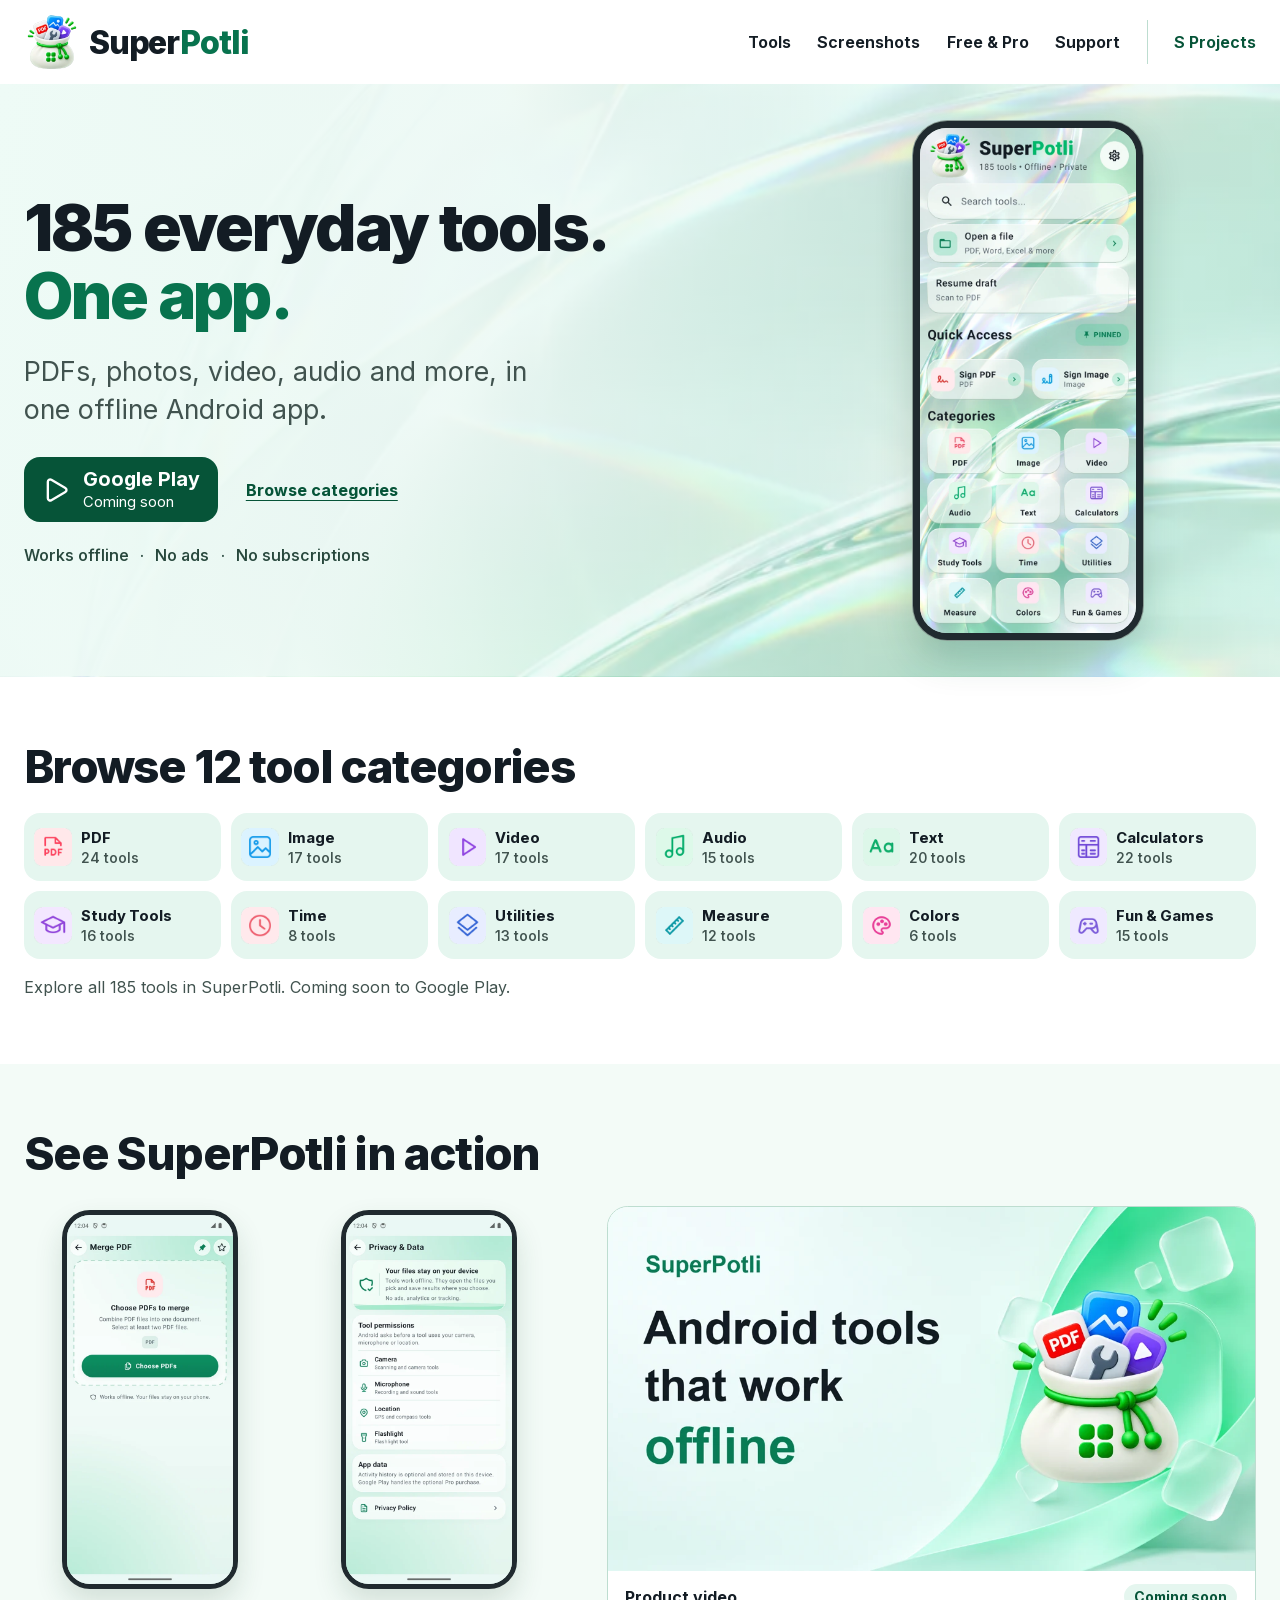
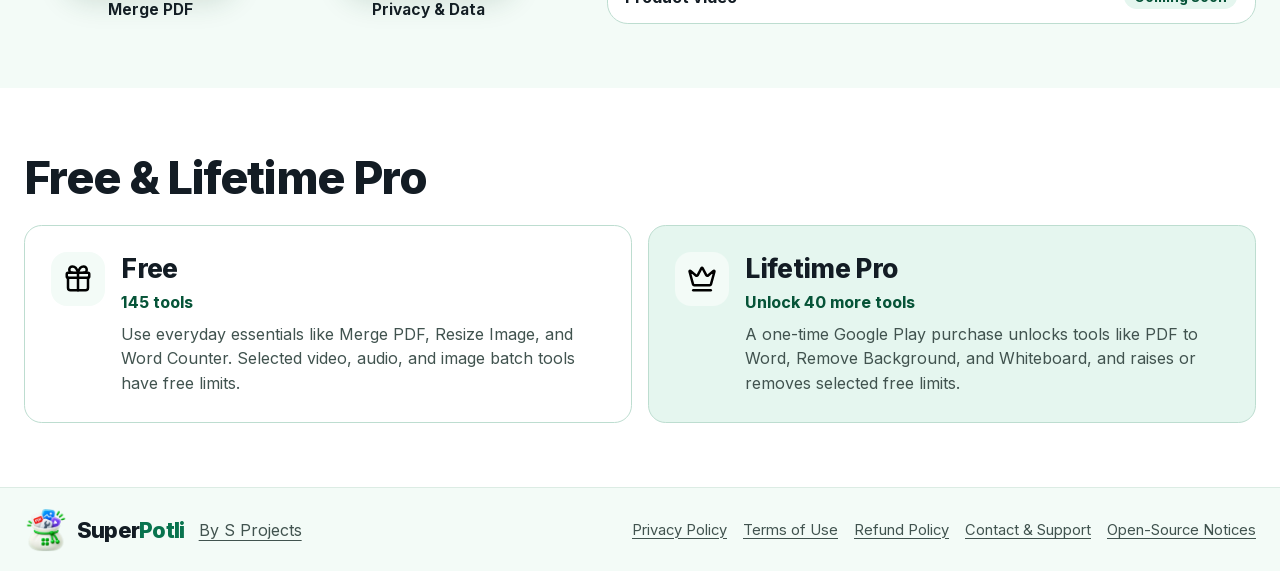
==== product/index.html @ 3f457c2a "Publish SuperPotli website with public category summary" ====
<!doctype html>
<html lang="en">
<head>
  <meta charset="utf-8">
  <meta name="viewport" content="width=device-width, initial-scale=1">
  <meta name="theme-color" content="#f1fbf7">
  <title>SuperPotli | 185 offline Android tools</title>
  <meta name="description" content="Explore 185 offline Android tools for PDFs, photos, video, audio, and everyday tasks. No ads or subscriptions. Coming to Google Play.">
  <link rel="canonical" href="https://s-creator01.github.io/superpotli-privacy/product/">
  <meta property="og:type" content="website">
  <meta property="og:title" content="SuperPotli | 185 offline Android tools">
  <meta property="og:description" content="PDFs, photos, video, audio, and more in one offline Android app.">
  <meta property="og:url" content="https://s-creator01.github.io/superpotli-privacy/product/">
  <meta property="og:image" content="https://s-creator01.github.io/superpotli-privacy/product/assets/video-poster.webp">
  <meta property="og:image:alt" content="SuperPotli. Android tools that work offline.">
  <meta name="twitter:card" content="summary_large_image">
  <link rel="icon" href="../assets/logo.png" type="image/png">
  <link rel="stylesheet" href="style.css">
  <script src="main.js" defer></script>
</head>
<body>
  <a class="skip" href="#main">Skip to content</a>
  <header class="site-header">
    <div class="wrap header-inner">
      <a class="brand" href="./">
        <img src="assets/brand.webp" alt="" width="56" height="56">
        <span>Super<span class="brand-accent">Potli</span></span>
      </a>
      <button class="nav-toggle icon-button" type="button" aria-label="Open menu" aria-controls="site-nav" aria-expanded="false" hidden>
        <img src="assets/icons/menu.svg" alt="" width="24" height="24">
      </button>
      <nav class="site-nav" id="site-nav" aria-label="Main navigation">
        <a href="#tools">Tools</a>
        <a href="#screenshots">Screenshots</a>
        <a href="#plans">Free &amp; Pro</a>
        <a href="#support">Support</a>
        <a class="parent-link" href="https://s-creator01.github.io/">S Projects</a>
      </nav>
    </div>
  </header>
  <main id="main">
    <section class="hero" aria-labelledby="hero-title">
      <div class="wrap hero-inner">
        <div class="hero-copy">
          <h1 id="hero-title">185 everyday tools.<br><span>One app.</span></h1>
          <p class="hero-intro">PDFs, photos, video, audio and more, in one offline Android app.</p>
          <div class="hero-actions">
            <div class="play-status">
              <img src="assets/icons/play.svg" alt="" width="28" height="28">
              <span><strong>Google Play</strong><small>Coming soon</small></span>
            </div>
            <a class="strong-link" href="#tools">Browse categories</a>
          </div>
          <ul class="benefits" aria-label="App benefits">
            <li>Works offline</li>
            <li>No ads</li>
            <li>No subscriptions</li>
          </ul>
        </div>
        <div class="hero-device">
          <div class="phone hero-phone">
            <img src="assets/home.webp" alt="SuperPotli Home showing tool search, Quick Access, and the 12 tool categories." width="600" height="1400" fetchpriority="high">
          </div>
        </div>
      </div>
    </section>

    <section class="wrap section tool-section" id="tools" aria-labelledby="tools-title">
      <h2 id="tools-title">Browse 12 tool categories</h2>
      <ul class="categories">
        <li class="category">
          <img src="assets/categories/pdf.png" alt="" width="38" height="38">
          <span>PDF<small>24 tools</small></span>
        </li>
        <li class="category">
          <img src="assets/categories/image.png" alt="" width="38" height="38">
          <span>Image<small>17 tools</small></span>
        </li>
        <li class="category">
          <img src="assets/categories/video.png" alt="" width="38" height="38">
          <span>Video<small>17 tools</small></span>
        </li>
        <li class="category">
          <img src="assets/categories/audio.png" alt="" width="38" height="38">
          <span>Audio<small>15 tools</small></span>
        </li>
        <li class="category">
          <img src="assets/categories/text.png" alt="" width="38" height="38">
          <span>Text<small>20 tools</small></span>
        </li>
        <li class="category">
          <img src="assets/categories/calculators.png" alt="" width="38" height="38">
          <span>Calculators<small>22 tools</small></span>
        </li>
        <li class="category">
          <img src="assets/categories/study_tools.png" alt="" width="38" height="38">
          <span>Study Tools<small>16 tools</small></span>
        </li>
        <li class="category">
          <img src="assets/categories/time.png" alt="" width="38" height="38">
          <span>Time<small>8 tools</small></span>
        </li>
        <li class="category">
          <img src="assets/categories/utilities.png" alt="" width="38" height="38">
          <span>Utilities<small>13 tools</small></span>
        </li>
        <li class="category">
          <img src="assets/categories/measure.png" alt="" width="38" height="38">
          <span>Measure<small>12 tools</small></span>
        </li>
        <li class="category">
          <img src="assets/categories/colors.png" alt="" width="38" height="38">
          <span>Colors<small>6 tools</small></span>
        </li>
        <li class="category">
          <img src="assets/categories/fun_games.png" alt="" width="38" height="38">
          <span>Fun &amp; Games<small>15 tools</small></span>
        </li>
      </ul>
      <p class="category-note">Explore all 185 tools in SuperPotli. Coming soon to Google Play.</p>
    </section>

    <section class="section media-section" id="screenshots" aria-labelledby="screenshots-title">
      <div class="wrap">
        <h2 id="screenshots-title">See SuperPotli in action</h2>
        <div class="media-layout">
          <div class="screenshot-gallery">
            <figure>
              <a class="phone screenshot" href="assets/merge-pdf.webp" aria-label="View the Merge PDF screenshot full size">
                <img src="assets/merge-pdf.webp" alt="The Merge PDF screen with a button to choose PDF files." width="540" height="1200" loading="lazy">
              </a>
              <figcaption>Merge PDF</figcaption>
            </figure>
            <figure>
              <a class="phone screenshot" href="assets/privacy-data.webp" aria-label="View the Privacy and Data screenshot full size">
                <img src="assets/privacy-data.webp" alt="The Privacy and Data screen showing on-device processing and tool permissions." width="540" height="1200" loading="lazy">
              </a>
              <figcaption>Privacy &amp; Data</figcaption>
            </figure>
          </div>
          <figure class="video-preview">
            <img src="assets/video-poster.webp" alt="SuperPotli promotional cover. Android tools that work offline." width="1056" height="594" loading="lazy">
            <figcaption><strong>Product video</strong><span class="status">Coming soon</span></figcaption>
          </figure>
        </div>
      </div>
    </section>

    <section class="wrap section plans" id="plans" aria-labelledby="plans-title">
      <h2 id="plans-title">Free &amp; Lifetime Pro</h2>
      <div class="plan-grid">
        <article class="plan">
          <img class="plan-icon" src="assets/icons/gift.svg" alt="" width="54" height="54" loading="lazy">
          <div>
            <h3>Free</h3>
            <p class="plan-count">145 tools</p>
            <p>Use everyday essentials like Merge PDF, Resize Image, and Word Counter. Selected video, audio, and image batch tools have free limits.</p>
          </div>
        </article>
        <article class="plan plan-pro">
          <img class="plan-icon" src="assets/icons/crown.svg" alt="" width="54" height="54" loading="lazy">
          <div>
            <h3>Lifetime Pro</h3>
            <p class="plan-count">Unlock 40 more tools</p>
            <p>A one-time Google Play purchase unlocks tools like PDF to Word, Remove Background, and Whiteboard, and raises or removes selected free limits.</p>
          </div>
        </article>
      </div>
    </section>
  </main>
  <footer class="site-footer" id="support">
    <div class="wrap footer-inner">
      <div class="footer-brand">
        <a class="brand" href="./">
          <img src="assets/brand.webp" alt="" width="44" height="44" loading="lazy">
          <span>Super<span class="brand-accent">Potli</span></span>
        </a>
        <a class="publisher" href="https://s-creator01.github.io/">By S Projects</a>
      </div>
      <nav aria-label="Legal and support">
        <a href="../">Privacy Policy</a>
        <a href="../terms.html">Terms of Use</a>
        <a href="../refunds.html">Refund Policy</a>
        <a href="../contact.html">Contact &amp; Support</a>
        <a href="../open-source.html">Open-Source Notices</a>
      </nav>
    </div>
  </footer>
</body>
</html>
---- product/style.css ----
@font-face {
  font-family: Inter;
  src: url("assets/inter.woff2") format("woff2");
  font-weight: 100 900;
  font-display: swap;
}
:root {
  color-scheme: light;
  --ink: #131c24;
  --muted: #41534f;
  --green: #08734e;
  --green-dark: #065438;
  --mint: #e5f6ef;
  --mint-light: #f3fbf7;
  --line: #bdddd0;
  --white: #fff;
  font-family: Inter, system-ui, sans-serif;
  color: var(--ink);
  background: var(--white);
}
*, *::before, *::after { box-sizing: border-box; }
[hidden] { display: none !important; }
body { margin: 0; }
img { display: block; max-width: 100%; }
h1, h2, h3, p, ul, figure { margin: 0; }
a { color: inherit; text-underline-offset: .22em; }
button, input { font: inherit; color: inherit; }
button { cursor: pointer; }
button:disabled { cursor: default; }
:focus-visible { outline: 3px solid var(--green); outline-offset: 4px; }
::selection { background: #aee9d1; color: #10382b; }
.wrap { width: min(100% - 3rem, 80rem); margin-inline: auto; }
.skip:not(:focus) {
  position: absolute;
  width: 1px;
  height: 1px;
  padding: 0;
  overflow: hidden;
  clip-path: inset(50%);
  white-space: nowrap;
}
.skip:focus { position: absolute; z-index: 5; inset: .75rem auto auto .75rem; padding: .75rem; background: var(--white); }
.site-header { position: relative; z-index: 2; background: var(--white); }
.header-inner { display: flex; align-items: center; justify-content: space-between; min-height: 5.25rem; gap: 1rem; }
.brand { display: inline-flex; align-items: center; gap: .55rem; color: var(--ink); font-size: clamp(1.4rem, 3vw, 2rem); font-weight: 825; letter-spacing: -.035em; text-decoration: none; }
.brand img { object-fit: contain; flex: none; }
.brand-accent { color: var(--green); }
.site-nav { display: flex; flex-wrap: wrap; align-items: center; gap: 1.65rem; font-weight: 650; }
.site-nav a { padding-block: .75rem; text-decoration: none; }
.site-nav a:hover, .site-nav a:focus-visible { color: var(--green); text-decoration: underline; }
.site-nav .parent-link { color: var(--green-dark); border-inline-start: 1px solid var(--line); padding-inline-start: 1.65rem; }
.icon-button { display: none; place-items: center; width: 2.75rem; height: 2.75rem; border: 1px solid transparent; border-radius: .75rem; background: var(--mint-light); }
.icon-button:hover { border-color: var(--line); }
.hero {
  background: #e4f8f0;
  background-image: linear-gradient(105deg, #eefbf6 0%, #edf9f5f1 33%, #def6ed72 75%, #d3f4e774 100%), url("assets/hero-glass.webp");
  background-size: cover;
  background-position: center 46%;
}
.hero-inner { display: grid; grid-template-columns: 1.22fr .78fr; align-items: center; gap: clamp(1rem, 5vw, 5rem); padding: 2.3rem 0; }
h1 {
  font-size: clamp(2.5rem, 5.1vw, 4.75rem);
  font-weight: 845;
  letter-spacing: -.04em;
  line-height: 1.04;
  text-wrap: balance;
}
h1 span { color: var(--green); }
.hero-intro { max-width: 33rem; margin-top: 1.35rem; font-size: clamp(1.08rem, 2.25vw, 1.67rem); line-height: 1.44; color: var(--muted); }
.hero-actions { display: flex; flex-wrap: wrap; align-items: center; gap: .75rem 1.75rem; margin-top: 1.8rem; }
.play-status { display: inline-flex; gap: .85rem; align-items: center; padding: .68rem 1.1rem; background: var(--green-dark); color: var(--white); border-radius: 1rem; line-height: 1.15; }
.play-status img { filter: invert(1); }
.play-status strong, .play-status small { display: block; }
.play-status strong { font-size: 1.23rem; }
.play-status small { margin-top: .22rem; font-size: .925rem; }
.strong-link { color: var(--green-dark); font-weight: 720; }
.strong-link { display: inline-flex; align-items: center; min-height: 2.75rem; }
.strong-link:hover { color: var(--green); }
.benefits { display: flex; flex-wrap: wrap; align-items: center; gap: .3rem .7rem; padding: 0; margin-top: 1.35rem; list-style: none; color: #28483d; font-size: clamp(.86rem, 1.6vw, 1rem); font-weight: 550; line-height: 1.4; }
.benefits li + li::before { content: "·"; margin-inline-end: .7rem; }
.hero-device { display: grid; justify-items: center; }
.phone { display: block; position: relative; width: min(100%, 14rem); border-radius: 1.75rem; border: 5px solid #202a2f; background: #d8efe5; box-shadow: 0 14px 28px #19483226; }
.phone img { width: 100%; height: auto; border-radius: 1.42rem; }
.hero-phone { width: clamp(11.25rem, 18vw, 15.5rem); border-radius: 2.15rem; border-width: 7px; box-shadow: 0 0 0 1px #8a9e96, 0 19px 38px #19483231; }
.hero-phone img { border-radius: 1.65rem; }
.section { padding-block: clamp(2.7rem, 5vw, 4.7rem); }
h2 { font-size: clamp(1.85rem, 3.55vw, 3rem); font-weight: 810; letter-spacing: -.036em; line-height: 1.14; text-wrap: balance; }
.categories { display: grid; grid-template-columns: repeat(6, minmax(0, 1fr)); gap: .65rem; margin-top: 1.3rem; padding: 0; list-style: none; }
.category {
  display: flex;
  align-items: center;
  gap: .55rem;
  min-height: 4.25rem;
  padding: .5rem .65rem;
  border-radius: 1rem;
  background: var(--mint);
  font-size: .92rem;
  font-weight: 730;
}
.category img { flex: none; width: 2.35rem; height: 2.35rem; object-fit: contain; }
.category small { display: block; margin-top: .12rem; color: var(--muted); font-size: .875rem; font-weight: 550; }
.category-note { margin-top: 1rem; color: var(--muted); line-height: 1.55; }
.plan h3 { font-size: clamp(1.25rem, 2.1vw, 1.65rem); font-weight: 780; letter-spacing: -.025em; }
.media-section { background: var(--mint-light); }
.media-layout { display: grid; grid-template-columns: minmax(16rem, .9fr) minmax(0, 1.1fr); align-items: center; gap: clamp(1.2rem, 4vw, 3.6rem); margin-top: 1.6rem; }
.screenshot-gallery { display: grid; grid-template-columns: repeat(2, minmax(0, 1fr)); gap: clamp(.7rem, 3vw, 1.6rem); }
.screenshot-gallery figure { display: grid; justify-items: center; gap: .7rem; text-align: center; font-size: .98rem; font-weight: 650; }
.screenshot { width: min(100%, 11rem); }
.video-preview { border: 1px solid var(--line); border-radius: 1.3rem; background: var(--white); overflow: hidden; }
.video-preview img { width: 100%; height: auto; }
.video-preview figcaption { display: flex; align-items: center; justify-content: space-between; gap: .55rem; flex-wrap: wrap; padding: .85rem 1.1rem; }
.status { padding: .28rem .64rem; border-radius: 1rem; background: var(--mint); color: var(--green-dark); font-size: .87rem; font-weight: 700; }
.plan-grid { display: grid; grid-template-columns: 1fr 1fr; gap: 1rem; margin-top: 1.3rem; }
.plan { display: flex; align-items: flex-start; gap: 1rem; padding: clamp(1rem, 2.5vw, 1.65rem); border: 1px solid var(--line); border-radius: 1.1rem; background: var(--white); }
.plan-pro { background: var(--mint); }
.plan-icon { flex: none; padding: .75rem; border-radius: 1rem; background: var(--mint-light); }
.plan p { margin-top: .4rem; line-height: 1.55; color: var(--muted); }
.plan .plan-count { color: var(--green-dark); font-weight: 725; }
.site-footer { background: var(--mint-light); border-top: 1px solid #dcece4; }
.footer-inner { display: flex; align-items: center; justify-content: space-between; flex-wrap: wrap; gap: .5rem 1.5rem; padding-block: 1.2rem; }
.footer-brand { display: flex; align-items: center; flex-wrap: wrap; gap: .5rem .9rem; }
.footer-brand .brand { font-size: 1.35rem; }
.publisher { color: var(--muted); }
.site-footer nav { display: flex; flex-wrap: wrap; gap: 0 1rem; color: var(--muted); font-size: .92rem; }
.site-footer nav a { display: inline-flex; align-items: center; min-height: 2.75rem; }
.site-footer nav a:hover { color: var(--green); }
@media (max-width: 68rem) {
  .categories { grid-template-columns: repeat(4, minmax(0, 1fr)); }
}
@media (max-width: 49rem) {
  .wrap { width: min(100% - 2rem, 80rem); }
  .header-inner { min-height: 4.15rem; flex-wrap: wrap; }
  .brand img { width: 2.75rem; height: 2.75rem; }
  .icon-button { display: inline-grid; }
  .site-nav { flex: 1 0 100%; gap: 0; align-items: stretch; flex-direction: column; }
  .nav-toggle[aria-expanded="false"] + .site-nav { display: none; }
  .nav-toggle[aria-expanded="true"] + .site-nav { padding-bottom: .7rem; }
  .site-nav a { padding-inline: .45rem; }
  .site-nav .parent-link { padding-inline-start: .45rem; border: 0; }
  .hero { background-image: linear-gradient(180deg, #eefbf6 0%, #e9faf3ee 51%, #def6ed6a 100%), url("assets/hero-glass.webp"); background-position: center 55%; }
  .hero-inner { grid-template-columns: 1fr; text-align: center; gap: 1.8rem; padding-block: 2.25rem; }
  .hero-intro { max-width: 30rem; margin-inline: auto; }
  .hero-actions, .benefits { justify-content: center; }
  .hero-actions { margin-top: 1.4rem; }
  .hero-phone { width: clamp(10rem, 40vw, 13rem); border-radius: 1.6rem; border-width: 5px; }
  .hero-phone img { border-radius: 1.22rem; }
  .categories { grid-template-columns: repeat(3, minmax(0, 1fr)); }
  .media-layout { grid-template-columns: 1fr; }
  .screenshot-gallery { width: min(100%, 27rem); margin-inline: auto; }
  .video-preview { width: min(100%, 33rem); margin-inline: auto; }
}
@media (max-width: 35rem) {
  .hero-actions { flex-direction: column; gap: .35rem; }
  .hero-intro { margin-top: 1rem; }
  .benefits { margin-top: .55rem; }
  .categories { gap: .45rem; }
  .category { flex-direction: column; justify-content: center; gap: .25rem; min-height: 5.5rem; padding: .35rem .2rem; text-align: center; font-size: .84rem; }
  .category img { width: 2rem; height: 2rem; }
  .plan-grid { grid-template-columns: 1fr; }
  .plan-icon { width: 2.65rem; height: 2.65rem; padding: .55rem; }
}
@media (prefers-reduced-motion: no-preference) {
  html { scroll-behavior: smooth; }
  .icon-button { transition: background-color 150ms, border-color 150ms; }
}
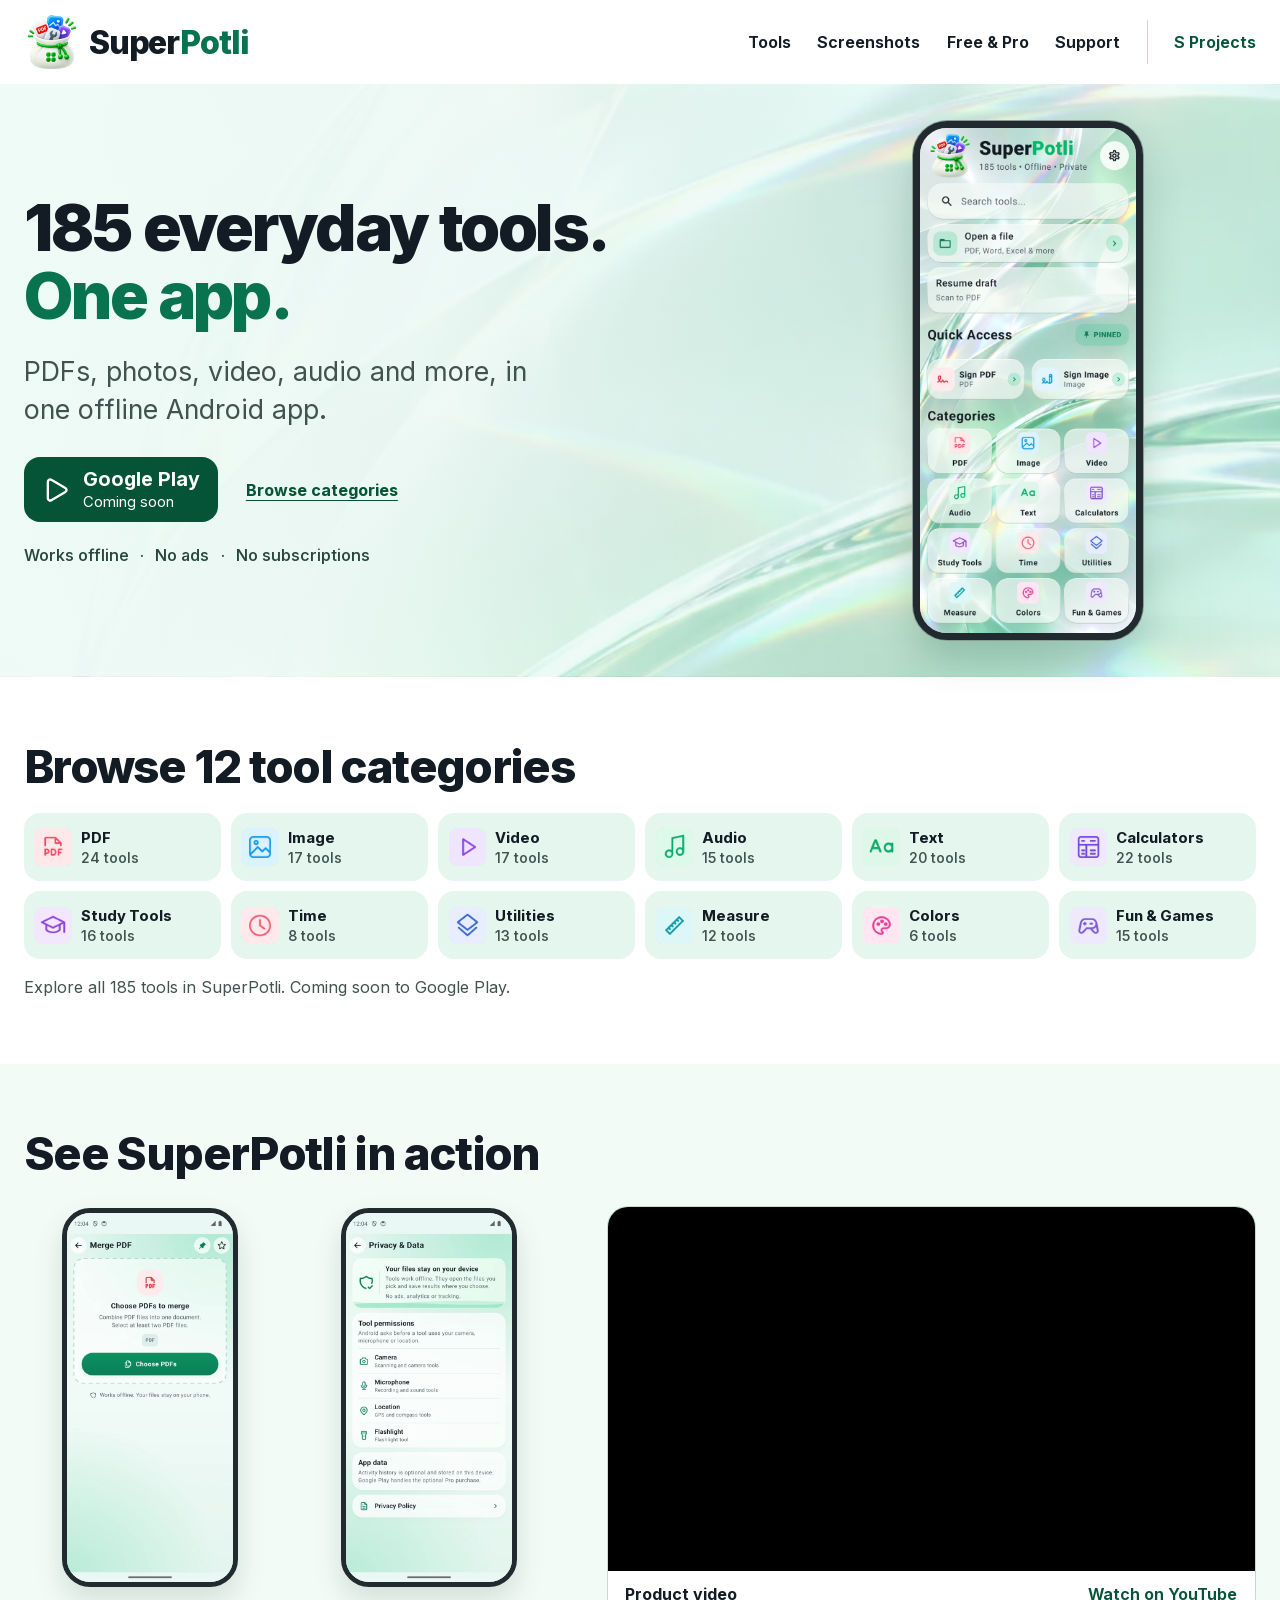
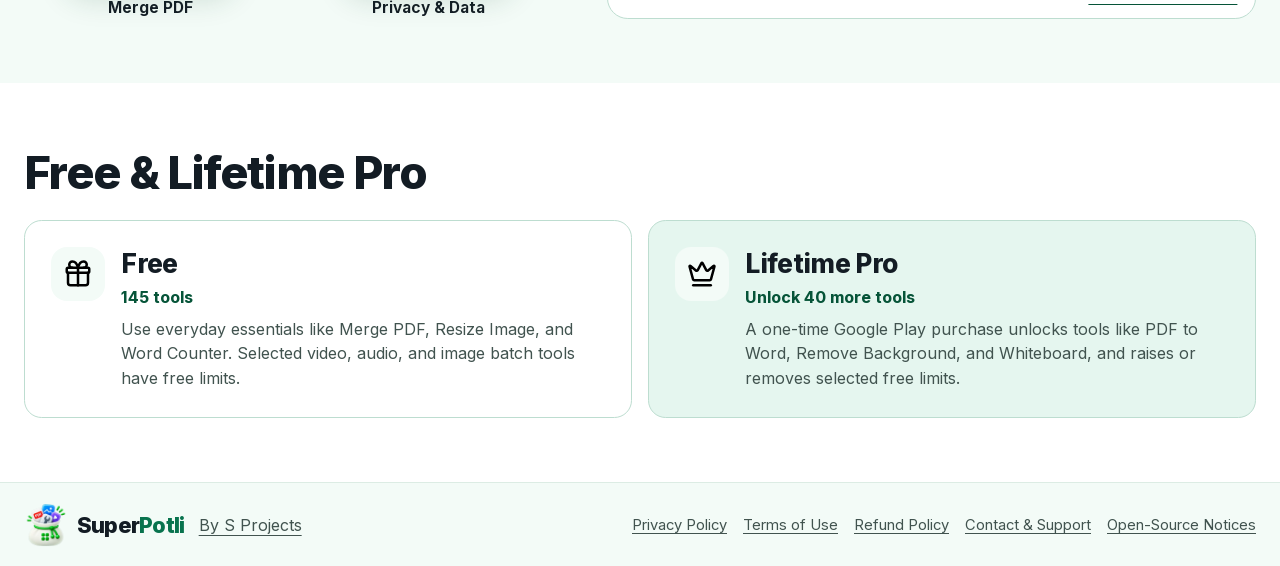
==== commit f3b5fb61: "Embed the SuperPotli product video" ====
--- a/product/index.html
+++ b/product/index.html
@@ -139,8 +139,20 @@
             </figure>
           </div>
           <figure class="video-preview">
-            <img src="assets/video-poster.webp" alt="SuperPotli promotional cover. Android tools that work offline." width="1056" height="594" loading="lazy">
-            <figcaption><strong>Product video</strong><span class="status">Coming soon</span></figcaption>
+            <iframe
+              src="https://www.youtube-nocookie.com/embed/Rxp435r57ds?playsinline=1"
+              title="Meet SuperPotli | 185 Offline Tools for Android"
+              width="560"
+              height="315"
+              loading="lazy"
+              referrerpolicy="strict-origin-when-cross-origin"
+              allow="encrypted-media; picture-in-picture; fullscreen"
+              allowfullscreen
+            ></iframe>
+            <figcaption>
+              <strong>Product video</strong>
+              <a href="https://youtu.be/Rxp435r57ds">Watch on YouTube</a>
+            </figcaption>
           </figure>
         </div>
       </div>
--- a/product/style.css
+++ b/product/style.css
@@ -107,9 +107,9 @@
 .screenshot-gallery figure { display: grid; justify-items: center; gap: .7rem; text-align: center; font-size: .98rem; font-weight: 650; }
 .screenshot { width: min(100%, 11rem); }
 .video-preview { border: 1px solid var(--line); border-radius: 1.3rem; background: var(--white); overflow: hidden; }
-.video-preview img { width: 100%; height: auto; }
+.video-preview iframe { display: block; width: 100%; height: auto; min-height: 200px; aspect-ratio: 16 / 9; border: 0; background: #000; }
 .video-preview figcaption { display: flex; align-items: center; justify-content: space-between; gap: .55rem; flex-wrap: wrap; padding: .85rem 1.1rem; }
-.status { padding: .28rem .64rem; border-radius: 1rem; background: var(--mint); color: var(--green-dark); font-size: .87rem; font-weight: 700; }
+.video-preview figcaption a { color: var(--green-dark); font-weight: 650; }
 .plan-grid { display: grid; grid-template-columns: 1fr 1fr; gap: 1rem; margin-top: 1.3rem; }
 .plan { display: flex; align-items: flex-start; gap: 1rem; padding: clamp(1rem, 2.5vw, 1.65rem); border: 1px solid var(--line); border-radius: 1.1rem; background: var(--white); }
 .plan-pro { background: var(--mint); }
